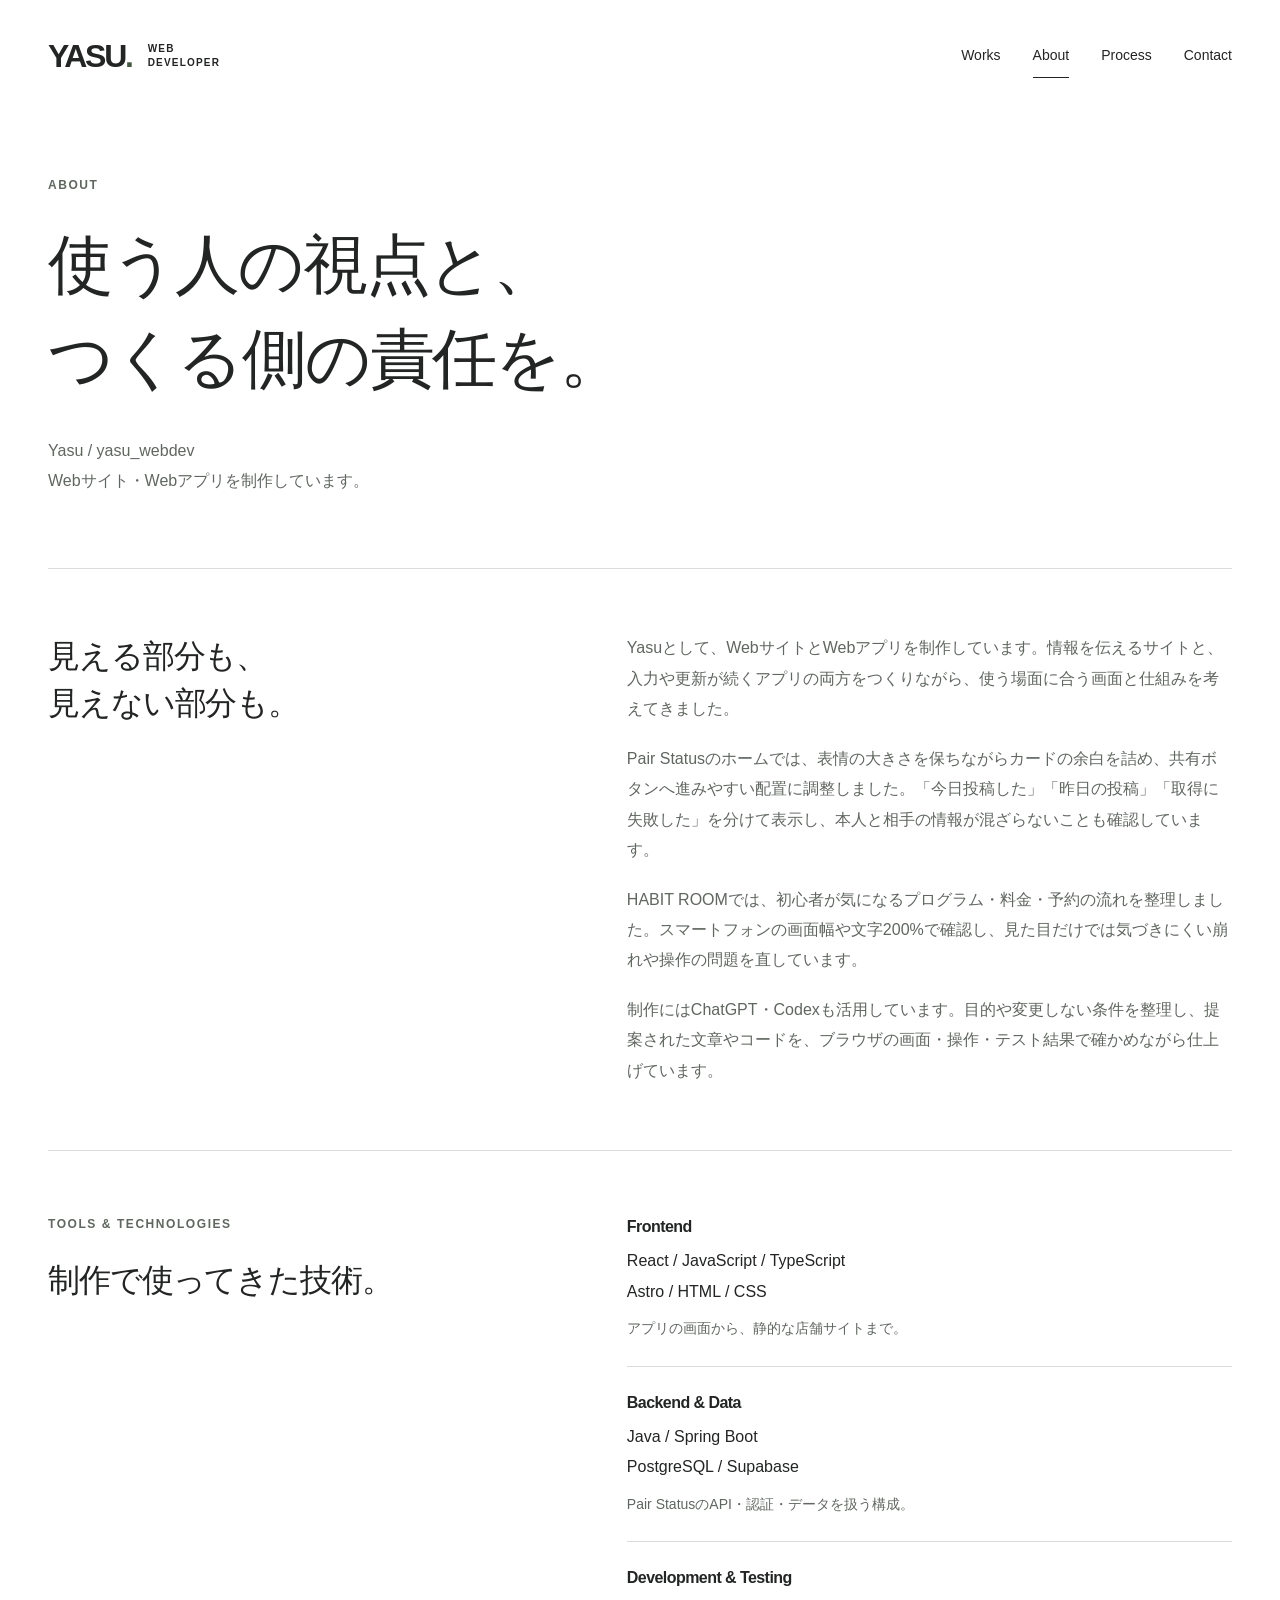
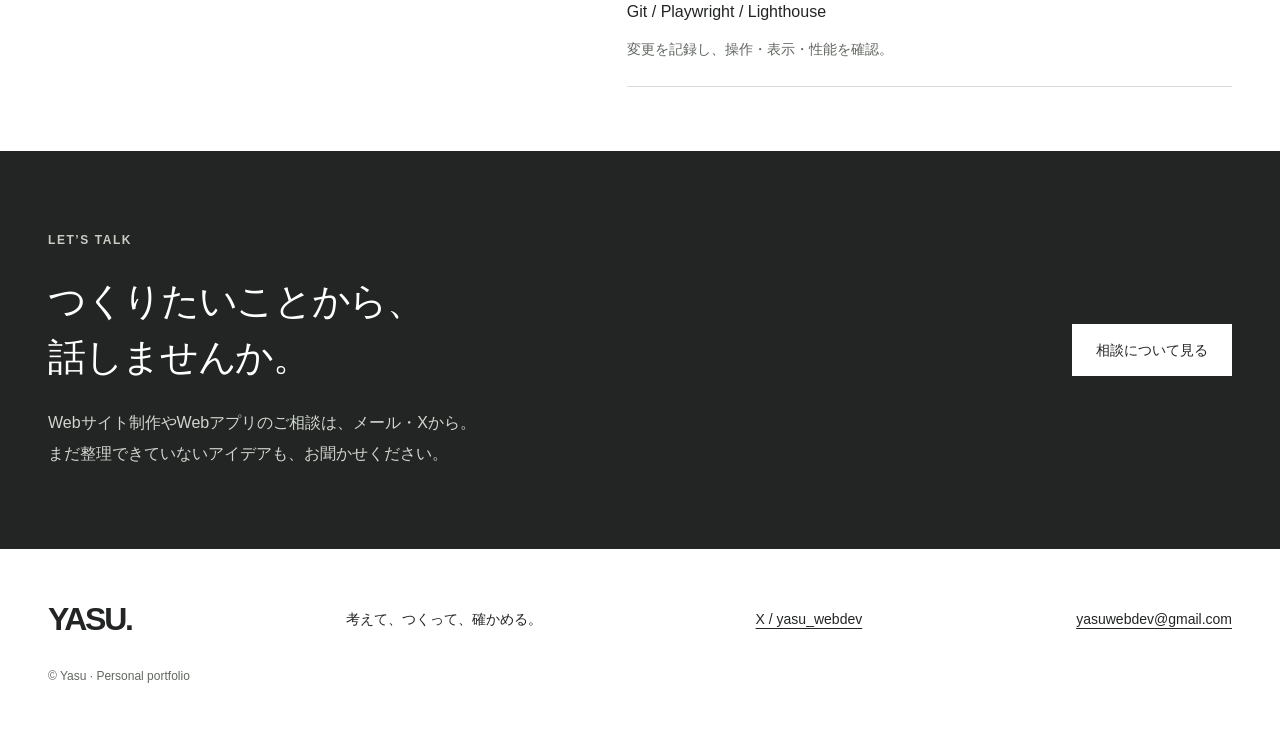
==== about/index.html @ 723c8f24 "Add generated YASU WEB DEV portfolio site" ====
<!DOCTYPE html><html lang="ja"><head><meta charset="UTF-8"><meta name="viewport" content="width=device-width, initial-scale=1"><meta name="color-scheme" content="light"><title>About — Yasuについて | YASU WEB DEV</title><meta name="description" content="Yasuのものづくりの考え方と使用技術。使う人が迷わない情報設計と、確かめながら進める開発を大切にしています。"><meta name="robots" content="index,follow"><link rel="canonical" href="https://yasu-webdev.github.io/about/"><meta property="og:type" content="website"><meta property="og:locale" content="ja_JP"><meta property="og:title" content="About — Yasuについて | YASU WEB DEV"><meta property="og:description" content="Yasuのものづくりの考え方と使用技術。使う人が迷わない情報設計と、確かめながら進める開発を大切にしています。"><meta property="og:image" content="https://yasu-webdev.github.io/images/og.png"><meta property="og:url" content="https://yasu-webdev.github.io/about/"><meta name="twitter:card" content="summary_large_image"><link rel="icon" href="/favicon.svg" type="image/svg+xml"><noscript><style>
        .menu-button {
          display: none !important;
        }
        .site-nav {
          display: flex !important;
        }
      </style></noscript><link rel="stylesheet" href="/_astro/Layout.yLL6-gZk.css"></head><body><a class="skip" href="#main">本文へ移動</a><header class="site-header wrap"><a class="brand" href="/" aria-label="YASU. WEB DEVELOPER ホーム">YASU<span>.</span><small>WEB DEVELOPER</small></a><button class="menu-button" aria-controls="site-nav" aria-expanded="false">メニュー</button><nav id="site-nav" class="site-nav" aria-label="メインナビゲーション"><a href="/works/">Works</a><a href="/about/" aria-current="page">About</a><a href="/process/">Process</a><a href="/contact/">Contact</a></nav></header><main id="main" tabindex="-1"><section class="page-intro wrap"><p class="eyebrow">ABOUT</p><h1>使う人の視点と、<br>つくる側の責任を。</h1><p>Yasu / yasu_webdev<br>Webサイト・Webアプリを制作しています。</p></section><section class="editorial wrap"><h2>見える部分も、<br>見えない部分も。</h2><div class="prose"><p>Yasuとして、WebサイトとWebアプリを制作しています。情報を伝えるサイトと、入力や更新が続くアプリの両方をつくりながら、使う場面に合う画面と仕組みを考えてきました。</p><p>Pair Statusのホームでは、表情の大きさを保ちながらカードの余白を詰め、共有ボタンへ進みやすい配置に調整しました。「今日投稿した」「昨日の投稿」「取得に失敗した」を分けて表示し、本人と相手の情報が混ざらないことも確認しています。</p><p>HABIT ROOMでは、初心者が気になるプログラム・料金・予約の流れを整理しました。スマートフォンの画面幅や文字200%で確認し、見た目だけでは気づきにくい崩れや操作の問題を直しています。</p><p>制作にはChatGPT・Codexも活用しています。目的や変更しない条件を整理し、提案された文章やコードを、ブラウザの画面・操作・テスト結果で確かめながら仕上げています。</p></div></section><section class="editorial wrap"><div><p class="eyebrow">TOOLS & TECHNOLOGIES</p><h2>制作で使ってきた技術。</h2></div><div class="skill-list"><div><h3>Frontend</h3><p>React / JavaScript / TypeScript<br>Astro / HTML / CSS</p><span>アプリの画面から、静的な店舗サイトまで。</span></div><div><h3>Backend & Data</h3><p>Java / Spring Boot<br>PostgreSQL / Supabase</p><span>Pair StatusのAPI・認証・データを扱う構成。</span></div><div><h3>Development & Testing</h3><p>Git / Playwright / Lighthouse</p><span>変更を記録し、操作・表示・性能を確認。</span></div></div></section><section class="contact-band"><div class="wrap contact-inner"><div><p class="eyebrow">LET’S TALK</p><h2>つくりたいことから、<br>話しませんか。</h2><p>Webサイト制作やWebアプリのご相談は、メール・Xから。<br>まだ整理できていないアイデアも、お聞かせください。</p></div><a class="button light" href="/contact/">相談について見る</a></div></section></main><footer class="site-footer wrap"><a class="brand" href="/">YASU.</a><p>考えて、つくって、確かめる。</p><a href="https://x.com/yasu_webdev" target="_blank" rel="noopener noreferrer">X / yasu_webdev<span class="sr-only">（新しいタブ）</span></a><a href="mailto:yasuwebdev@gmail.com" aria-label="yasuwebdev@gmail.com にメールで相談する">yasuwebdev@gmail.com</a><small>© Yasu · Personal portfolio</small></footer><script type="module" src="/_astro/Layout.astro_astro_type_script_index_0_lang.BQ88UqN3.js"></script></body></html>
---- _astro/Layout.yLL6-gZk.css ----
:root{--ink:#222523;--muted:#606660;--line:#d9dcd7;--paper:#fff;--soft:#f3f4f1;--accent:#455844;color:var(--ink);background:var(--paper);font-synthesis:none;font-family:Arial,Hiragino Kaku Gothic ProN,Noto Sans JP,Meiryo,sans-serif}*{box-sizing:border-box}html{scroll-behavior:smooth;scroll-padding-top:2rem}body{overflow-wrap:anywhere;margin:0;font-size:1rem;line-height:1.9}a{color:inherit;text-underline-offset:.3em}button{font:inherit}img{max-width:100%;height:auto;display:block}h1,h2,h3,p,figure{margin:0}h1,h2,h3{letter-spacing:-.035em;font-weight:600;line-height:1.45}h1{font-size:clamp(2.25rem,5.1vw,4.5rem)}h2{font-size:clamp(1.65rem,3vw,2.5rem)}h3{font-size:1.35rem}p+p{margin-top:1.2rem}.wrap{width:min(1280px,100% - 96px);margin-inline:auto}.eyebrow{letter-spacing:.13em;color:var(--muted);margin-bottom:1.4rem;font-size:.75rem;font-weight:600;line-height:1.6}.site-header{justify-content:space-between;align-items:center;gap:1.5rem;min-height:112px;display:flex}.brand{letter-spacing:-.07em;align-items:center;gap:1rem;font-size:2rem;font-weight:800;line-height:1;text-decoration:none;display:inline-flex}.brand span{color:var(--accent);margin-left:-1rem}.brand small{letter-spacing:.12em;max-width:5.5rem;font-size:.625rem;line-height:1.4}.site-nav{align-items:center;gap:2rem;display:flex}.site-nav a{border-bottom:1px solid #0000;align-items:center;min-height:44px;font-size:.875rem;text-decoration:none;display:flex}.site-nav a:hover,.site-nav a[aria-current]{border-color:var(--ink)}.menu-button{border:1px solid var(--line);background:0 0;border-radius:4px;min-height:44px;padding:.3rem .75rem;font-size:.875rem;display:none}.button{background:var(--ink);color:#fff;justify-content:center;align-items:center;max-width:100%;min-height:52px;padding:.8rem 1.5rem;font-size:.875rem;font-weight:600;text-decoration:none;transition:background .2s,transform .2s;display:inline-flex}.button:hover{background:#455844;transform:translateY(-2px)}.button:active{transform:none}.button.light{color:var(--ink);background:#fff}.text-link{align-items:center;min-height:44px;font-size:.875rem;font-weight:600;text-decoration:underline 1px;display:inline-flex}.actions{flex-wrap:wrap;align-items:center;gap:1.5rem;margin-top:2rem;display:flex}.hero{grid-template-columns:1.1fr 1fr;align-items:center;gap:3%;padding-top:5rem;padding-bottom:7rem;display:grid}.hero h1{letter-spacing:-.055em;font-size:clamp(2.1rem,3.9vw,3.7rem);line-height:1.65}.hero-description{color:var(--muted);margin-top:1.5rem;font-size:1rem}.hero-art{min-width:0;padding:1rem 1rem 4rem;position:relative}.browser-frame{background:var(--soft);border:1px solid var(--line);border-radius:6px;overflow:hidden;transform:rotate(-3deg);box-shadow:0 12px 30px #2225230d}.browser-bar{align-items:center;gap:4px;padding:8px;line-height:1;display:flex}.browser-bar i{background:#a7ada5;border-radius:100%;width:5px;height:5px}.browser-bar span{letter-spacing:.1em;margin:auto;font-size:8px}.phone-frame{border:4px solid #fff;border-radius:14px;width:27%;position:absolute;bottom:1rem;right:0;overflow:hidden;transform:rotate(5deg);box-shadow:0 8px 20px #22252320}.art-caption{letter-spacing:.12em;font-size:.625rem;position:absolute;bottom:0;left:1rem}.section-heading{justify-content:space-between;align-items:end;gap:1rem;margin-bottom:3rem;display:flex}.section-heading .eyebrow{margin-bottom:.8rem}.works-section{border-top:1px solid var(--line);padding-block:3rem 1rem}.work-row{grid-template-columns:1.15fr 1fr;align-items:center;gap:8%;margin-bottom:6rem;display:grid}.work-row.reverse .work-visual{order:2}.work-visual{justify-content:center;align-items:center;min-width:0;text-decoration:none;display:flex;overflow:hidden}.pair-visual{background:#eeeefa;gap:6%;padding:3rem 10%}.pair-visual img{border-radius:9px;width:35%;transition:transform .3s;box-shadow:0 8px 25px #28264b12}.work-visual:hover img{transform:translateY(-4px)}.habit-visual{background:#e5e7e0;padding:3rem 2rem}.habit-visual img{width:100%;box-shadow:0 8px 25px #22252315}.work-copy .eyebrow{margin-bottom:.8rem}.work-copy h3{margin-bottom:1rem;font-size:2.2rem}.lead{font-size:1.25rem;font-weight:500;line-height:1.8}.work-copy>p:not(.eyebrow):not(.lead):not(.note){color:var(--muted);margin-top:1.25rem}.note{color:var(--muted);margin-top:1.4rem;font-size:.8125rem;line-height:1.85}.work-copy .text-link{margin-top:1rem}.approach{border-top:1px solid var(--line);grid-template-columns:1fr 2fr;gap:4rem;padding-block:4rem 6rem;display:grid}.approach h2{margin-bottom:1.5rem}.approach p:not(.eyebrow){max-width:40rem;color:var(--muted)}.approach .text-link{margin-top:1.5rem}.contact-band{background:var(--ink);color:#fff;padding-block:5rem}.contact-inner{justify-content:space-between;align-items:center;gap:3rem;display:flex}.contact-inner .eyebrow{color:#c7cdc4}.contact-inner p:not(.eyebrow){color:#d1d5cf;margin-top:1.5rem}.contact-inner .button{flex-shrink:0}.site-footer{flex-wrap:wrap;justify-content:space-between;align-items:center;gap:1.5rem;padding-block:3rem;display:flex}.site-footer p{font-size:.875rem}.site-footer>a:not(.brand){align-items:center;min-height:44px;font-size:.875rem;display:flex}.site-footer small{width:100%;color:var(--muted);font-size:.75rem}.page-intro{padding-block:4rem 4.5rem}.page-intro>p:not(.eyebrow):not(.note){color:var(--muted);margin-top:1.8rem}.page-intro .button{margin-top:1.8rem}.page-intro .actions .button{margin-top:0}.editorial{border-top:1px solid var(--line);grid-template-columns:1fr 1.25fr;gap:8%;padding-block:4rem;display:grid}.editorial h2{font-size:clamp(1.5rem,2.5vw,2rem)}.prose{max-width:44rem;color:var(--muted)}.prose h3{color:var(--ink);margin-bottom:1rem;font-size:1.1rem}.prose h3:not(:first-child){margin-top:2.5rem}.prose a{color:var(--ink);margin-top:1.5rem}.skill-list>div{border-bottom:1px solid var(--line);padding-block:1.5rem}.skill-list>div:first-child{padding-top:0}.skill-list h3{font-size:1rem}.skill-list p{margin-top:.5rem}.skill-list span{color:var(--muted);margin-top:.5rem;font-size:.875rem;display:block}.process-list{margin-bottom:4rem}.process-list article{border-top:1px solid var(--line);grid-template-columns:1fr 2fr 2.3fr;gap:3rem;padding-block:2.5rem;display:grid}.process-list h2{font-size:1.45rem}.process-list p:not(.eyebrow){color:var(--muted)}.simple-list{margin:0 0 2rem;padding-left:1.2rem}.simple-list li{margin-bottom:.75rem}.contact-intro{min-height:60vh}.work-list{padding-bottom:5rem}.work-list article{margin-bottom:4rem}.work-list .work-visual{height:550px}.work-list .pair-visual img{object-fit:contain;width:auto;max-width:40%;height:100%}.work-list-caption{justify-content:space-between;gap:3rem;padding-block:1.5rem;display:flex}.work-list-caption .eyebrow{margin-bottom:.6rem}.work-list-caption h2 a{text-decoration:none}.work-list-caption>p{color:var(--muted)}.detail-showcase{gap:4%;margin-bottom:3rem;padding:3rem}.detail-showcase img{width:23%;height:auto}.wide-image{margin-bottom:3rem}.wide-image img{border:1px solid var(--line)}figcaption{color:var(--muted);margin-top:1rem;font-size:.8125rem}.habit-gallery{background:var(--soft);grid-template-columns:1fr 1fr;align-items:center;gap:12%;margin-block:2rem 4rem;padding:3rem 8%;display:grid}.habit-gallery figure{justify-self:center;max-width:300px}.habit-gallery img{border:1px solid var(--line)}.habit-gallery h2{margin-bottom:1.5rem}.habit-gallery p:not(.eyebrow){color:var(--muted)}:focus-visible{outline-offset:5px;outline:3px solid #52694b}.skip{z-index:99;color:var(--ink);background:#fff;padding:.5rem 1rem;position:fixed;top:1rem;left:1rem;transform:translateY(-180%)}.skip:focus{transform:none}.sr-only{clip:rect(0, 0, 0, 0);white-space:nowrap;border:0;width:1px;height:1px;margin:-1px;padding:0;position:absolute;overflow:hidden}.mobile-break{display:none}@media (width>=1600px){.hero{padding-block:7rem 9rem}}@media (width<=900px){.wrap{width:calc(100% - 48px)}.brand small{display:none}.site-nav{gap:1.4rem}.hero{grid-template-columns:1fr;gap:2rem;padding-top:3rem}.hero-copy{max-width:42rem}.hero-art{justify-self:end;width:80%;max-width:620px;margin-top:1rem}.hero h1{font-size:clamp(2.1rem,5.5vw,3.4rem)}.work-row{gap:5%}.work-copy h3{font-size:1.8rem}.work-row .pair-visual{padding:2rem 5%}.habit-visual{padding:2rem 1rem}.process-list article{grid-template-columns:1fr 3fr}.process-list article>p:last-child{grid-column:2}.editorial{gap:5%}.work-list .work-visual{height:440px}.work-list-caption{flex-direction:column;gap:1rem}}@media (width<=600px){.wrap{width:calc(100% - 40px)}.site-header{flex-wrap:wrap;gap:0;min-height:88px;padding-block:1.25rem}.brand{font-size:1.85rem}.menu-button{display:block}.site-nav{flex-wrap:wrap;gap:.5rem 1.6rem;width:100%;padding-top:1rem;display:none}.site-nav.is-open{display:flex}.site-nav a{font-size:1rem}.hero{gap:1.5rem;padding-block:2.5rem 4rem}.hero .eyebrow{margin-bottom:1.2rem;font-size:.625rem}.hero h1{font-size:clamp(1.7rem,6.5vw,2.45rem);line-height:1.75}.hero-description{margin-top:1.2rem;font-size:1rem}.actions{gap:1rem;margin-top:1.5rem}.hero-art{width:100%;margin-top:.5rem;padding-top:1rem;padding-left:0}.hero-art .art-caption{left:0}.mobile-break{display:block}.section-heading{margin-bottom:2rem;display:block}.section-heading .text-link{margin-top:1rem}.works-section{padding-top:2.5rem}.work-row,.editorial{grid-template-columns:1fr;gap:2rem}.work-row{margin-bottom:4rem}.work-row.reverse .work-visual{order:0}.pair-visual{padding:2rem 9%}.habit-visual{padding:2rem 1rem}.work-copy h3{font-size:2rem}.work-copy .eyebrow{font-size:.75rem}.work-copy .lead{font-size:1.2rem}.approach{grid-template-columns:1fr;gap:.5rem;padding-block:3rem 4rem}.contact-band{padding-block:3.5rem}.contact-inner{display:block}.contact-inner .button{margin-top:2rem}.contact-inner p br{display:none}.site-footer{gap:1.2rem;padding-block:2.5rem;display:grid}.site-footer p{margin:0}.page-intro{padding-block:2.5rem 3rem}.page-intro h1{font-size:2.1rem}.page-intro p br{display:none}.editorial{padding-block:2.5rem}.process-list article{grid-template-columns:1fr;gap:1rem;padding-block:2rem}.process-list article>p:last-child{grid-column:1}.process-list .eyebrow{margin-bottom:0}.work-list{padding-bottom:1rem}.work-list .work-visual{height:360px;padding:2rem 1rem}.work-list-caption{gap:1rem}.work-list-caption>p br{display:none}.detail-showcase{flex-wrap:wrap;gap:1rem;padding:2rem 1rem}.detail-showcase img{width:40%}.detail-showcase img:last-child{display:none}.habit-gallery{grid-template-columns:1fr;gap:2rem;padding:2rem}.habit-gallery figure{max-width:240px}.contact-intro{min-height:0}}@media (prefers-reduced-motion:reduce){html{scroll-behavior:auto}*,:before,:after{transition:none!important;animation:none!important}}.services{border-top:1px solid var(--line);grid-template-columns:1fr 2fr;gap:4rem;padding-block:3rem 4rem;display:grid}.service-items article+article{margin-top:1.75rem}.service-items h3{margin-bottom:.65rem;font-size:1.2rem}.service-items p{color:var(--muted);max-width:42rem}.service-items>.text-link{margin-top:1.25rem}.button.secondary{color:var(--ink);border:1px solid var(--ink);background:#fff}.button.secondary:hover{background:var(--soft)}.contact-intro>p:not(.eyebrow):not(.note){max-width:42rem}.contact-actions .button{margin-top:0}.email-copy{flex-wrap:wrap;align-items:center;gap:1rem;margin-top:1.5rem;display:flex}.email-copy>a{align-items:center;min-height:44px;display:inline-flex}.copy-button{border:1px solid var(--line);min-height:44px;color:var(--ink);background:var(--soft);cursor:pointer;border-radius:0;padding:.5rem .8rem;font-size:.875rem}.copy-button[hidden]{display:none}.copy-button:disabled{cursor:wait}.copy-status{min-height:1.9em;color:var(--muted);margin-top:.5rem;font-size:.875rem}@media (width<=600px){.services{grid-template-columns:1fr;gap:1.75rem;padding-block:2.5rem 3rem}.contact-actions{flex-direction:column;align-items:stretch}.contact-actions .button{width:100%}.email-copy{gap:.5rem}}
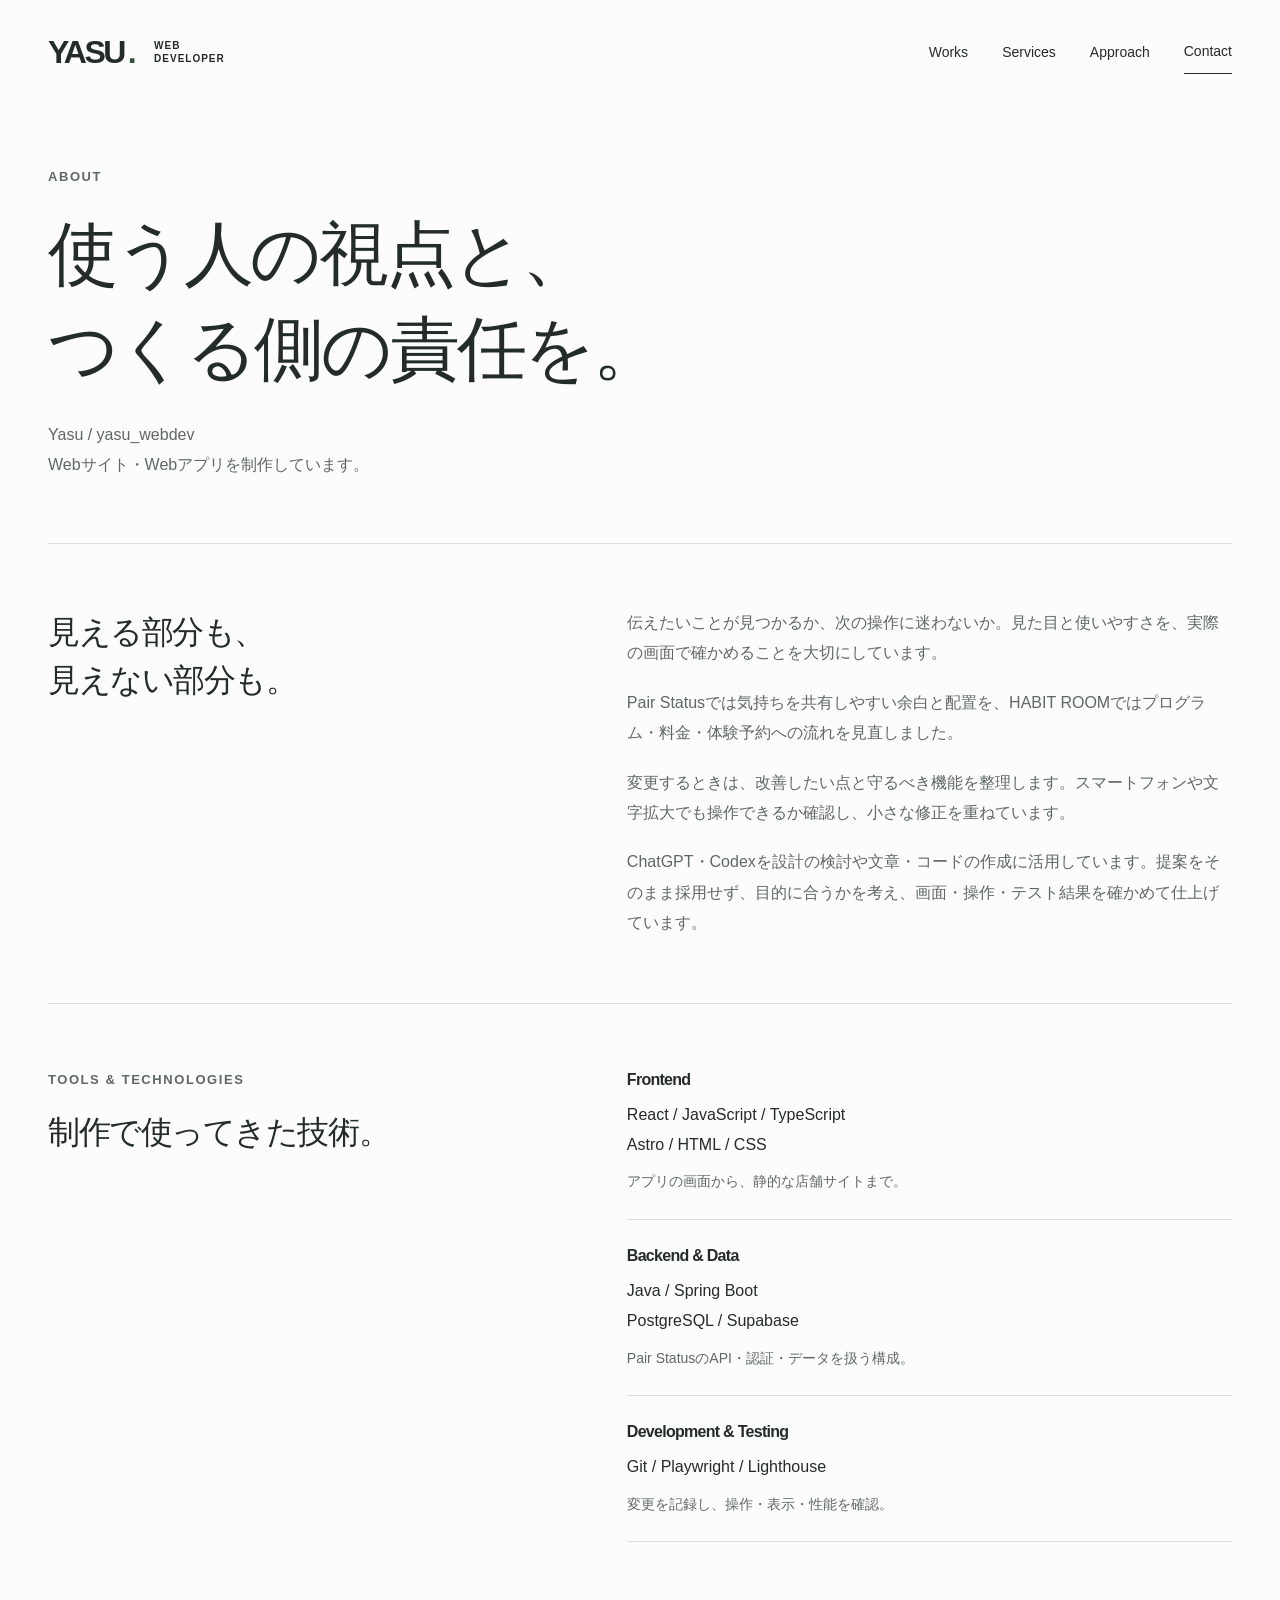
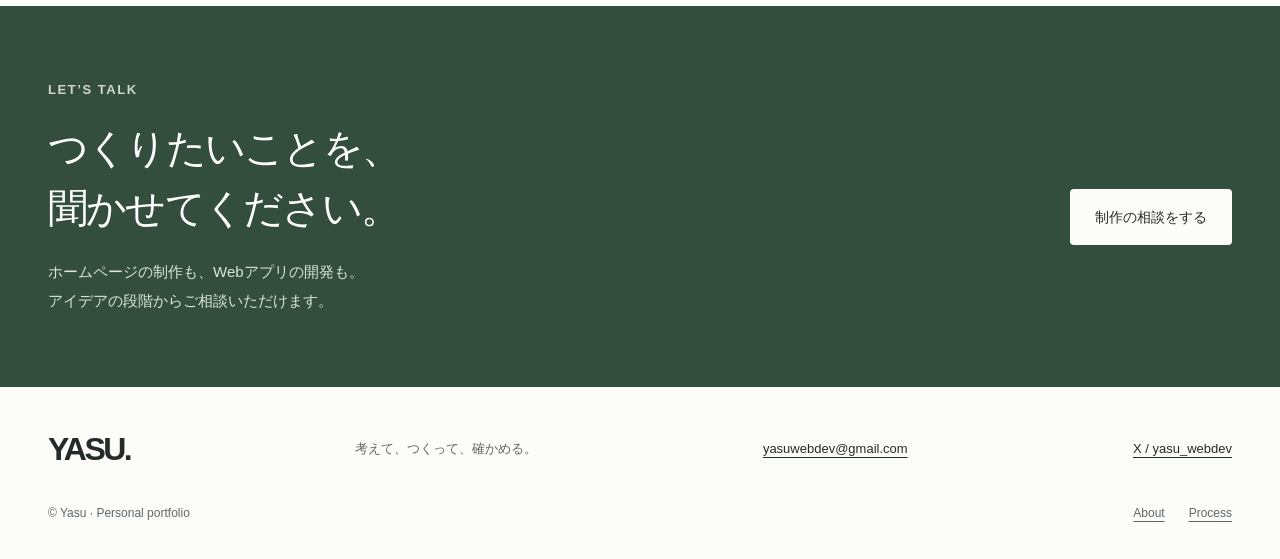
==== commit 9fb4b4aa: "chore: prepare A+ v2.0 static release from 0c22ed8" ====
--- a/about/index.html
+++ b/about/index.html
@@ -5,4 +5,4 @@
         .site-nav {
           display: flex !important;
         }
-      </style></noscript><link rel="stylesheet" href="/_astro/Layout.yLL6-gZk.css"></head><body><a class="skip" href="#main">本文へ移動</a><header class="site-header wrap"><a class="brand" href="/" aria-label="YASU. WEB DEVELOPER ホーム">YASU<span>.</span><small>WEB DEVELOPER</small></a><button class="menu-button" aria-controls="site-nav" aria-expanded="false">メニュー</button><nav id="site-nav" class="site-nav" aria-label="メインナビゲーション"><a href="/works/">Works</a><a href="/about/" aria-current="page">About</a><a href="/process/">Process</a><a href="/contact/">Contact</a></nav></header><main id="main" tabindex="-1"><section class="page-intro wrap"><p class="eyebrow">ABOUT</p><h1>使う人の視点と、<br>つくる側の責任を。</h1><p>Yasu / yasu_webdev<br>Webサイト・Webアプリを制作しています。</p></section><section class="editorial wrap"><h2>見える部分も、<br>見えない部分も。</h2><div class="prose"><p>Yasuとして、WebサイトとWebアプリを制作しています。情報を伝えるサイトと、入力や更新が続くアプリの両方をつくりながら、使う場面に合う画面と仕組みを考えてきました。</p><p>Pair Statusのホームでは、表情の大きさを保ちながらカードの余白を詰め、共有ボタンへ進みやすい配置に調整しました。「今日投稿した」「昨日の投稿」「取得に失敗した」を分けて表示し、本人と相手の情報が混ざらないことも確認しています。</p><p>HABIT ROOMでは、初心者が気になるプログラム・料金・予約の流れを整理しました。スマートフォンの画面幅や文字200%で確認し、見た目だけでは気づきにくい崩れや操作の問題を直しています。</p><p>制作にはChatGPT・Codexも活用しています。目的や変更しない条件を整理し、提案された文章やコードを、ブラウザの画面・操作・テスト結果で確かめながら仕上げています。</p></div></section><section class="editorial wrap"><div><p class="eyebrow">TOOLS & TECHNOLOGIES</p><h2>制作で使ってきた技術。</h2></div><div class="skill-list"><div><h3>Frontend</h3><p>React / JavaScript / TypeScript<br>Astro / HTML / CSS</p><span>アプリの画面から、静的な店舗サイトまで。</span></div><div><h3>Backend & Data</h3><p>Java / Spring Boot<br>PostgreSQL / Supabase</p><span>Pair StatusのAPI・認証・データを扱う構成。</span></div><div><h3>Development & Testing</h3><p>Git / Playwright / Lighthouse</p><span>変更を記録し、操作・表示・性能を確認。</span></div></div></section><section class="contact-band"><div class="wrap contact-inner"><div><p class="eyebrow">LET’S TALK</p><h2>つくりたいことから、<br>話しませんか。</h2><p>Webサイト制作やWebアプリのご相談は、メール・Xから。<br>まだ整理できていないアイデアも、お聞かせください。</p></div><a class="button light" href="/contact/">相談について見る</a></div></section></main><footer class="site-footer wrap"><a class="brand" href="/">YASU.</a><p>考えて、つくって、確かめる。</p><a href="https://x.com/yasu_webdev" target="_blank" rel="noopener noreferrer">X / yasu_webdev<span class="sr-only">（新しいタブ）</span></a><a href="mailto:yasuwebdev@gmail.com" aria-label="yasuwebdev@gmail.com にメールで相談する">yasuwebdev@gmail.com</a><small>© Yasu · Personal portfolio</small></footer><script type="module" src="/_astro/Layout.astro_astro_type_script_index_0_lang.BQ88UqN3.js"></script></body></html>+      </style></noscript><link rel="stylesheet" href="/_astro/Layout.DNORaz1D.css"></head><body><a class="skip" href="#main">本文へ移動</a><header class="site-header"><div class="wrap header-inner"><a class="brand" href="/" aria-label="YASU. WEB DEVELOPER ホーム">YASU<span>.</span><small>WEB<br>DEVELOPER</small></a><button class="menu-button" aria-controls="site-nav" aria-expanded="false">メニュー</button><nav id="site-nav" class="site-nav" aria-label="メインナビゲーション"><a href="/works/">Works</a><a href="/#services">Services</a><a href="/#approach">Approach</a><a href="/contact/" class="nav-contact">Contact</a></nav></div></header><main id="main" tabindex="-1"><section class="page-intro wrap"><p class="eyebrow">ABOUT</p><h1>使う人の視点と、<br>つくる側の責任を。</h1><p>Yasu / yasu_webdev<br>Webサイト・Webアプリを制作しています。</p></section><section class="editorial wrap"><h2>見える部分も、<br>見えない部分も。</h2><div class="prose"><p>伝えたいことが見つかるか、次の操作に迷わないか。見た目と使いやすさを、実際の画面で確かめることを大切にしています。</p><p>Pair Statusでは気持ちを共有しやすい余白と配置を、HABIT ROOMではプログラム・料金・体験予約への流れを見直しました。</p><p>変更するときは、改善したい点と守るべき機能を整理します。スマートフォンや文字拡大でも操作できるか確認し、小さな修正を重ねています。</p><p>ChatGPT・Codexを設計の検討や文章・コードの作成に活用しています。提案をそのまま採用せず、目的に合うかを考え、画面・操作・テスト結果を確かめて仕上げています。</p></div></section><section class="editorial wrap"><div><p class="eyebrow">TOOLS & TECHNOLOGIES</p><h2>制作で使ってきた技術。</h2></div><div class="skill-list"><div><h3>Frontend</h3><p>React / JavaScript / TypeScript<br>Astro / HTML / CSS</p><span>アプリの画面から、静的な店舗サイトまで。</span></div><div><h3>Backend & Data</h3><p>Java / Spring Boot<br>PostgreSQL / Supabase</p><span>Pair StatusのAPI・認証・データを扱う構成。</span></div><div><h3>Development & Testing</h3><p>Git / Playwright / Lighthouse</p><span>変更を記録し、操作・表示・性能を確認。</span></div></div></section><section class="contact-band"><div class="wrap" data-reveal><p class="eyebrow">LET’S TALK</p><div class="contact-layout"><div><h2>つくりたいことを、<br>聞かせてください。</h2><p>ホームページの制作も、Webアプリの開発も。<br>アイデアの段階からご相談いただけます。</p></div><a class="button light" href="/contact/">制作の相談をする</a></div></div></section></main><footer class="site-footer"><div class="wrap footer-inner"><a class="brand" href="/">YASU.</a><p>考えて、つくって、確かめる。</p><a href="mailto:yasuwebdev@gmail.com" aria-label="yasuwebdev@gmail.com にメールで相談する">yasuwebdev@gmail.com</a><a href="https://x.com/yasu_webdev" target="_blank" rel="noopener noreferrer">X / yasu_webdev<span class="sr-only">（新しいタブ）</span></a></div><div class="wrap footer-meta"><span>© Yasu · Personal portfolio</span><div class="footer-pages"><a href="/about/">About</a><a href="/process/">Process</a></div></div></footer><script type="module" src="/_astro/Layout.astro_astro_type_script_index_0_lang.DDMDY9-S.js"></script></body></html>
--- a/_astro/Layout.DNORaz1D.css
+++ b/_astro/Layout.DNORaz1D.css
@@ -0,0 +1 @@
+:root{--paper:#fcfcfa;--ink:#242c27;--muted:#5e6961;--line:#dce1da;--green:#344e3d;--soft:#f0f2ed;--radius-card:8px;--radius-button:4px;--space-xs:8px;--space-sm:16px;--space-md:24px;--space-lg:48px;--space-xl:80px;color:var(--ink);background:var(--paper);font-synthesis:none;scroll-behavior:smooth;scroll-padding-top:24px;font-family:Arial,Hiragino Kaku Gothic ProN,Noto Sans JP,Meiryo,sans-serif}*{box-sizing:border-box}body{overflow-wrap:anywhere;margin:0;font-size:1rem;line-height:1.9}h1,h2,h3,h4,p,figure{margin:0}h1,h2,h3,h4{letter-spacing:-.045em;font-weight:600;line-height:1.5}a{color:inherit;text-underline-offset:.3em}img{max-width:100%;height:auto;display:block}button{font:inherit;color:inherit;cursor:pointer}a,button{-webkit-tap-highlight-color:transparent}:focus-visible{outline-offset:5px;outline:3px solid #55774d}.wrap{width:min(1184px,100% - 96px);margin-inline:auto}.site-header{border-bottom:1px solid #0000}.header-inner{justify-content:space-between;align-items:center;gap:32px;min-height:104px;display:flex}.brand{letter-spacing:-.08em;align-items:center;gap:4px;font-size:2rem;font-weight:800;line-height:1;text-decoration:none;display:inline-flex}.brand>span{color:var(--green)}.brand small{letter-spacing:.1em;margin-left:16px;font-size:.625rem;font-weight:600;line-height:1.3}#site-nav{align-items:center;gap:34px;display:flex}#site-nav a{align-items:center;min-height:44px;font-size:.875rem;text-decoration:none;display:inline-flex;position:relative}#site-nav a:after{content:"";transform-origin:0;background:currentColor;width:100%;height:1px;transition:transform .18s;position:absolute;bottom:6px;left:0;transform:scaleX(0)}#site-nav a[aria-current]:after{transform:scaleX(1)}#site-nav .nav-contact{border-bottom:1px solid}.menu-button{border:1px solid var(--line);background:0 0;min-height:44px;padding:8px 16px;font-size:.875rem;display:none}.service-line{color:var(--muted);letter-spacing:.025em;margin-bottom:24px;font-size:.875rem;font-weight:600}.eyebrow,.service-tag{letter-spacing:.12em;color:var(--muted);font-size:.8125rem;font-weight:600}.eyebrow{margin-bottom:16px}.button{background:var(--green);color:#fff;border:1px solid #0000;justify-content:center;align-items:center;min-height:52px;padding:14px 24px;font-size:.875rem;font-weight:600;text-decoration:none;transition:background .18s,color .18s,border-color .18s;display:inline-flex}.button.light{background:var(--paper);color:var(--ink)}.text-link{align-items:center;min-height:44px;font-size:.875rem;font-weight:600;text-decoration-thickness:1px;transition:color .18s;display:inline-flex}.actions{flex-wrap:wrap;align-items:center;gap:16px 24px;margin-top:30px;display:flex}.hero-a{grid-template-columns:1.1fr 1fr;align-items:center;gap:5%;padding-block:72px 100px;display:grid}.hero-a h1{letter-spacing:-.065em;font-size:clamp(1.9rem,4.1vw,3.8rem);line-height:1.5}.hero-description{color:var(--muted);margin-top:24px;font-size:1rem}.hero-signature{color:var(--muted);letter-spacing:.03em;margin-top:32px;font-size:.75rem;display:block}.hero-art{min-width:0;padding:32px 40px 65px 0;position:relative}.hero-browser{border:1px solid var(--line);background:#f3f3ee;border-radius:4px;overflow:hidden;box-shadow:0 24px 56px #17211b0a}.hero-phone{background:#fff;border-radius:12px;width:26%;padding:4px;position:absolute;bottom:32px;right:0;box-shadow:0 12px 30px #17211b12}.hero-phone img{border-radius:8px}.visual-caption{color:var(--muted);font-size:.75rem;position:absolute;bottom:0;left:0}.selected-section{border-top:1px solid var(--line);padding-block:56px 96px}.section-heading{justify-content:space-between;align-items:end;gap:32px;margin-bottom:44px;display:flex}.section-heading h2,.section-columns h2,.contact-band h2{font-size:clamp(1.8rem,3.1vw,2.6rem)}.section-heading>p{max-width:26rem;color:var(--muted);font-size:.9375rem}.project{margin-bottom:80px}.project:last-child{margin-bottom:0}.project-heading{justify-content:space-between;align-items:end;gap:24px;margin-bottom:22px;display:flex}.project-heading .eyebrow{margin-bottom:6px;font-size:.75rem}.project-heading h2,.project-heading h3{letter-spacing:-.045em;font-size:1.875rem}.project-heading h2 a,.project-heading h3 a{text-decoration:none}.project-tech{color:var(--muted);padding-bottom:5px;font-size:.8125rem}.project-art{background:var(--soft);text-decoration:none;display:block;position:relative;overflow:hidden}.habit-art{background:#e7ebdf;padding:46px 10%}.habit-art img{border-radius:2px;width:100%;box-shadow:0 16px 34px #20291f0d}.pair-art{background:#f0eff7;justify-content:center;align-items:center;gap:6%;padding:44px 8%;display:flex}.pair-art img{border-radius:8px;width:27%;height:auto;box-shadow:0 12px 30px #30283f0b}.art-action{min-height:40px;color:var(--ink);opacity:0;background:#fff;align-items:center;padding:8px 14px;font-size:.8125rem;transition:opacity .18s,transform .18s;display:flex;position:absolute;bottom:20px;right:24px;transform:translateY(4px)}.project-art:focus-visible .art-action{opacity:1;transform:none}.project-caption{grid-template-columns:1fr 1.05fr;gap:7%;padding-top:26px;display:grid}.project-caption h3,.project-caption h4{font-size:1.4375rem;line-height:1.65}.project-caption p{color:var(--muted);font-size:.9375rem}.project-caption .note{font-size:.75rem}.note{color:var(--muted);margin-top:12px;font-size:.8125rem;line-height:1.8}.project-links{flex-wrap:wrap;gap:12px 24px;margin-top:12px;display:flex}.services-section{background:var(--soft);padding-block:84px}.section-columns{grid-template-columns:1fr 1.1fr;gap:10%;display:grid}.section-intro{color:var(--muted);margin-top:24px;font-size:.9375rem}.service-list article{border-top:1px solid #cdd5c9;padding-block:26px}.service-list article:first-child{border-top:0;padding-top:0}.service-list article+article{margin-top:16px}.service-list h3{margin-block:10px 16px;font-size:1.5625rem}.service-list p{color:var(--muted);font-size:.9375rem}.service-list .text-link{margin-top:8px}.approach-section{padding-block:88px}.approach-grid{grid-template-columns:repeat(3,minmax(0,1fr));gap:40px;display:grid}.approach-grid article{border-top:1px solid var(--line);padding-top:24px}.approach-grid h3{margin-bottom:18px;font-size:1.1875rem}.approach-grid p{color:var(--muted);font-size:.9375rem}.ai-note{border-top:1px solid var(--line);grid-template-columns:1fr 2fr;gap:30px;margin-top:48px;padding-top:24px;display:grid}.ai-note span{letter-spacing:.1em;color:var(--muted);font-size:.75rem}.ai-note p{color:var(--muted);font-size:.875rem}.contact-band{background:var(--green);color:#fff;padding-block:72px}.contact-band .eyebrow{color:#ced9ce}.contact-layout{justify-content:space-between;align-items:center;gap:40px;display:flex}.contact-layout p{color:#dce5da;margin-top:20px;font-size:.9375rem}.contact-layout .button{flex-shrink:0}.site-footer{padding-block:40px 24px}.footer-inner{flex-wrap:wrap;justify-content:space-between;align-items:center;gap:20px;display:flex}.footer-inner p{color:var(--muted);font-size:.8125rem}.footer-inner>a:not(.brand){align-items:center;min-height:44px;font-size:.8125rem;display:flex}.footer-meta{color:var(--muted);justify-content:space-between;gap:20px;margin-top:20px;font-size:.75rem;display:flex}.page-intro{padding-block:60px 62px}.page-intro h1{font-size:clamp(2rem,5.5vw,4.5rem);line-height:1.35}.page-intro>p:not(.eyebrow){color:var(--muted);max-width:44rem;margin-top:24px}.works-list{padding-bottom:88px}.works-list .habit-art{padding-block:45px}.works-list .pair-art img{width:24%;max-width:240px}.pair-intro{grid-template-columns:1fr 1fr;align-items:start;gap:8%;padding-bottom:52px;display:grid}.pair-intro>div:first-child>p:last-child{margin-top:22px;font-size:1.125rem}.detail-summary{padding-top:6px}.detail-summary>p:first-child{color:var(--muted);font-size:.9375rem}.detail-summary .button{margin-top:22px}.tech-line{color:var(--muted);margin-top:18px;font-size:.75rem}.pair-detail-stage{background:#f0eff7;justify-content:center;align-items:flex-start;gap:4%;padding:48px;display:flex}.phone-shot{flex:0 0 23%;width:23%;min-width:0}.phone-shot img{border-radius:9px;width:100%;height:auto;box-shadow:0 8px 25px #28264b12}.phone-shot figcaption{color:var(--muted);text-align:center;margin-top:18px;font-size:.75rem}.case-points{padding-block:76px 88px}.case-points>.text-link{margin-top:30px}.copy-status{min-height:30px}.skip{z-index:20;color:var(--ink);background:#fff;padding:12px 20px;position:fixed;top:16px;left:16px;transform:translateY(-200%)}.skip:focus{transform:none}.sr-only{clip:rect(0, 0, 0, 0);white-space:nowrap;border:0;width:1px;height:1px;margin:-1px;padding:0;position:absolute;overflow:hidden}@media (hover:hover) and (pointer:fine){#site-nav a:hover:after{transform:scaleX(1)}.button:hover{background:#526d50}.button.light:hover{color:#17271f;background:#e4edda}.text-link:hover{color:#6d7e54}.project-art img{transition:transform .36s cubic-bezier(.2,.7,.2,1)}.project-art:hover img{transform:translateY(-4px)}.project-art:hover .art-action{opacity:1;transform:translateY(0)}}@keyframes enter{0%{opacity:0;transform:translateY(12px)}to{opacity:1;transform:none}}.hero-enter{animation:.48s cubic-bezier(.2,.7,.2,1) both enter}.hero-art.hero-enter{animation-duration:.62s}.reveal-once{animation:.32s cubic-bezier(.2,.7,.2,1) both enter}@media (width<=1000px){.wrap{width:calc(100% - 64px)}.hero-a{gap:3%;padding-block:60px 70px}.hero-a h1{font-size:clamp(1.9rem,4.1vw,3.2rem)}.hero-art{padding-right:25px}#site-nav{gap:24px}.project-caption{gap:6%}.brand small{display:none}}@media (width<=760px){.wrap{width:calc(100% - 48px)}.hero-a{grid-template-columns:1fr;gap:26px;padding-top:38px}.hero-a h1{font-size:clamp(1.9rem,6vw,2.9rem)}.hero-art{justify-self:end;width:100%;max-width:560px;padding-top:12px}.hero-a .hero-signature{margin-top:22px}.project-caption{grid-template-columns:1fr;gap:14px}.section-columns{grid-template-columns:1fr;gap:40px}.section-heading{align-items:start}.section-heading h2{font-size:1.875rem}.project-tech{max-width:48%;font-size:.75rem}.approach-grid,.ai-note{grid-template-columns:1fr;gap:8px}.contact-layout{flex-direction:column;align-items:start;gap:28px}.pair-intro{grid-template-columns:1fr;gap:28px}.page-intro{padding-block:38px 40px}}@media (width<=600px){.wrap{width:calc(100% - 40px)}.header-inner{flex-wrap:wrap;gap:0;min-height:88px;padding-block:20px}.brand{font-size:1.8125rem}.menu-button{display:block}#site-nav{flex-wrap:wrap;gap:4px 28px;width:100%;padding-top:20px;display:none}#site-nav.is-open{display:flex}#site-nav a{font-size:.9375rem}.hero-a{padding-block:32px 50px}.service-line{margin-bottom:18px;font-size:.8125rem}.hero-description{margin-top:20px;font-size:.9375rem}.hero-a h1{line-height:1.5}.actions{gap:12px 20px;margin-top:24px}.button{min-height:50px;padding:12px 18px}.hero-signature{font-size:.75rem}.hero-art{padding-bottom:42px;padding-right:30px}.hero-phone{width:26%;bottom:24px}.visual-caption{font-size:.6875rem}.selected-section{padding-block:40px 56px}.section-heading{margin-bottom:28px;display:block}.section-heading .text-link,.section-heading>p{margin-top:16px}.section-heading h2,.section-columns h2,.contact-band h2{font-size:1.75rem}.project{margin-bottom:48px}.project-heading{flex-direction:column;align-items:start;gap:12px;margin-bottom:16px}.project-heading h2,.project-heading h3{font-size:1.6875rem}.project-heading .eyebrow{letter-spacing:.07em;font-size:.6875rem}.project-tech{max-width:100%;padding-bottom:0;font-size:.75rem}.habit-art,.works-list .habit-art{padding:24px 20px}.pair-art{gap:6%;padding:24px 20px}.pair-art img{width:39%}.project-caption{gap:12px;padding-top:20px}.project-caption h3,.project-caption h4{font-size:1.375rem;line-height:1.6}.project-caption p{font-size:.9375rem}.project-caption .note{font-size:.75rem}.project-links{gap:8px 20px;margin-top:10px}.services-section{padding-block:50px}.section-intro{margin-top:18px;font-size:.875rem}.service-list h3{font-size:1.5rem}.service-list p{font-size:.9375rem}.approach-section{padding-block:50px}.approach-grid h3{font-size:1.25rem}.ai-note{margin-top:32px}.contact-band{padding-block:48px}.contact-layout p{margin-top:16px;font-size:.875rem}.site-footer{padding-block:28px 20px}.footer-inner{justify-content:flex-start;gap:12px 22px}.footer-inner .brand,.footer-inner p{width:100%}.footer-meta{flex-direction:column;gap:8px;font-size:.6875rem}.page-intro h1{font-size:clamp(2rem,8vw,3rem)}.page-intro>p:not(.eyebrow){margin-top:20px;font-size:.9375rem}.works-list{padding-bottom:50px}.pair-intro{padding-bottom:36px}.pair-intro>div:first-child>p:last-child{font-size:1.0625rem}.detail-summary{padding-top:0}.detail-summary>p:first-child{font-size:.9375rem}.pair-detail-stage{flex-wrap:nowrap;gap:4%;padding:20px 16px}.phone-shot{flex:0 0 48%;width:48%;min-width:0}.phone-shot:last-child,.phone-shot figcaption{display:none}.case-points{padding-block:44px 52px}.art-action{display:none}}@media (prefers-reduced-motion:reduce){:root{scroll-behavior:auto}*,:before,:after{transition:none!important;animation:none!important}.hero-enter,.reveal-once{opacity:1!important;transform:none!important}.project-art:hover img,.art-action{transform:none!important}}.button,.menu-button{border-radius:var(--radius-button)}.button{min-height:52px}.project-art{border-radius:var(--radius-card)}.service-line{font-size:.875rem}.project-heading .eyebrow{letter-spacing:.05em;font-size:.8125rem}.page-intro h1{text-wrap:balance}.mobile-projects{display:none}.case-map{grid-template-columns:repeat(3,minmax(0,1fr));gap:40px;display:grid}.case-map article{border-top:1px solid var(--line);padding-top:24px}.screen-label{color:var(--green);margin-bottom:12px;font-size:.875rem;font-weight:600}.case-map h3{margin-bottom:24px;font-size:1.375rem;line-height:1.65}.case-map dl{margin:0}.case-map dt{color:var(--ink);margin-top:20px;font-size:.875rem;font-weight:600}.case-map dt:first-child{margin-top:0}.case-map dd{color:var(--muted);margin:6px 0 0;font-size:.9375rem;line-height:1.9}.implementation-note{border-top:1px solid var(--line);grid-template-columns:1.4fr 1fr;gap:8%;margin-top:48px;padding-top:30px;display:grid}.implementation-note h3{margin-bottom:16px;font-size:1.25rem}.implementation-note p{color:var(--muted);font-size:.9375rem}.implementation-note p+p{margin-top:12px}.implementation-note .note{margin:0;font-size:.875rem}.implementation-note .text-link{margin-top:12px}@media (width<=760px){.desktop-hero-art{display:none}.hero-a{gap:24px;padding-bottom:40px}.hero-signature{display:none}.hero-description{font-size:.9375rem}.mobile-projects{grid-template-columns:repeat(2,minmax(0,1fr));gap:12px;width:100%;display:grid}.mobile-project-card{border-radius:var(--radius-card);min-width:0;padding:14px 12px;text-decoration:none;transition:box-shadow .18s,background .18s;display:block}.card-habit{background:#e8eddf}.card-pair{background:#f0eff7}.card-heading{flex-direction:column;gap:3px;margin-bottom:14px;line-height:1.4;display:flex}.card-heading strong{letter-spacing:0;font-size:.875rem;font-weight:700}.card-heading>span{color:var(--muted);font-size:.75rem}.card-shot{justify-content:center;display:flex}.card-shot img{border-radius:5px;width:min(100%,144px);height:auto;box-shadow:0 8px 18px #28332b0a}.case-map{grid-template-columns:1fr;gap:30px}.case-map h3{margin-bottom:20px;font-size:1.375rem}.implementation-note{grid-template-columns:1fr;gap:24px;margin-top:36px;padding-top:24px}}@media (width<=600px){.hero-a{gap:24px;padding-top:28px}.service-line{margin-bottom:16px;font-size:.8125rem}.hero-a h1{line-height:1.5}.hero-description{margin-top:18px}.hero-copy .actions{gap:12px 18px;margin-top:22px}.selected-section{padding-top:36px}.project-heading .eyebrow{font-size:.8125rem}.hero-copy .text-link{min-height:52px}.case-points{padding-top:44px}}@media (hover:hover) and (pointer:fine){.mobile-project-card:hover{box-shadow:0 10px 24px #2430280d}}@media (prefers-reduced-motion:reduce){.mobile-project-card{transition:none!important}}.editorial{border-top:1px solid var(--line);grid-template-columns:1fr 1.25fr;gap:8%;padding-block:4rem;display:grid}.editorial h2{font-size:clamp(1.5rem,2.5vw,2rem)}.prose{max-width:44rem;color:var(--muted)}.prose h3{color:var(--ink);margin-bottom:1rem;font-size:1.1rem}.prose h3:not(:first-child){margin-top:2.5rem}.prose a{color:var(--ink);margin-top:1.5rem}.skill-list>div{border-bottom:1px solid var(--line);padding-block:1.5rem}.skill-list>div:first-child{padding-top:0}.skill-list h3{font-size:1rem}.skill-list p{margin-top:.5rem}.skill-list span{color:var(--muted);margin-top:.5rem;font-size:.875rem;display:block}.process-list{margin-bottom:4rem}.process-list article{border-top:1px solid var(--line);grid-template-columns:1fr 2fr 2.3fr;gap:3rem;padding-block:2.5rem;display:grid}.process-list h2{font-size:1.45rem}.process-list p:not(.eyebrow){color:var(--muted)}.simple-list{margin:0 0 2rem;padding-left:1.2rem}.simple-list li{margin-bottom:.75rem}.contact-intro{min-height:60vh}.wide-image{margin-bottom:3rem}.wide-image img{border:1px solid var(--line)}.habit-gallery{background:var(--soft);grid-template-columns:1fr 1fr;align-items:center;gap:12%;margin-block:2rem 4rem;padding:3rem 8%;display:grid}.habit-gallery figure{justify-self:center;max-width:300px}.habit-gallery img{border:1px solid var(--line)}.habit-gallery h2{margin-bottom:1.5rem}.habit-gallery p:not(.eyebrow){color:var(--muted)}@media (width<=900px){.process-list article{grid-template-columns:1fr 3fr}.process-list article>p:last-child{grid-column:2}.editorial{gap:5%}}@media (width<=600px){.editorial{grid-template-columns:1fr;gap:2rem;padding-block:2.5rem}.process-list article{grid-template-columns:1fr;gap:1rem;padding-block:2rem}.process-list article>p:last-child{grid-column:1}.process-list .eyebrow{margin-bottom:0}.habit-gallery{grid-template-columns:1fr;gap:2rem;padding:2rem}.habit-gallery figure{max-width:240px}.contact-intro{min-height:0}}.contact-intro>p:not(.eyebrow):not(.note){max-width:42rem}.contact-actions .button{margin-top:0}.email-copy{flex-wrap:wrap;align-items:center;gap:1rem;margin-top:1.5rem;display:flex}.email-copy>a{align-content:center;min-width:0;max-width:100%;min-height:44px;display:block}.copy-button{border:1px solid var(--line);min-height:44px;color:var(--ink);background:var(--soft);cursor:pointer;border-radius:0;padding:.5rem .8rem;font-size:.875rem}.copy-button[hidden]{display:none}.copy-button:disabled{cursor:wait}.copy-status{min-height:1.9em;color:var(--muted);margin-top:.5rem;font-size:.875rem}@media (width<=600px){.contact-actions{flex-direction:column;align-items:stretch}.contact-actions .button{width:100%}.email-copy{gap:.5rem}}h1{font-size:clamp(2rem,5.5vw,4.5rem)}h2{font-size:clamp(1.8rem,3.1vw,2.6rem)}h3{font-size:1.375rem}.prose p+p,.habit-gallery p+p{margin-top:1.2rem}.contact-intro h1{font-size:clamp(1.875rem,4vw,3rem)}.button.secondary{background:var(--paper);color:var(--ink);border-color:var(--line)}.button.secondary:hover{background:var(--soft)}.copy-button{border-radius:var(--radius-button)}.footer-pages{flex-wrap:wrap;gap:24px;display:flex}.footer-pages a{align-items:center;min-height:44px;display:inline-flex}.footer-meta{align-items:center}.hero-scope{color:var(--muted);margin-top:14px;font-size:.875rem}.service-list>.text-link{margin-top:20px}.detail-showcase{border-radius:var(--radius-card)}.project-caption h3,.project-caption h4{font-weight:600}.case-map .screen-label{margin:0 0 12px}.case-map h3{margin-bottom:20px}@media (width<=600px){.hero-description{margin-bottom:0}.hero-scope{margin-top:12px;font-size:.8125rem}.hero-copy .actions{margin-top:18px}.page-intro h1{font-size:2rem}.contact-intro h1{font-size:1.875rem}}@media (prefers-reduced-motion:reduce){.project-art:hover img{transform:none!important}}.project-caption .project-purpose{letter-spacing:-.035em;font-size:1.4375rem;font-weight:600;line-height:1.65}.hero-enter:focus-within,.reveal-once:focus-within{opacity:1;animation:none;transform:none}@media (width<=600px){.hero-scope{margin-top:8px}.hero-copy .actions{margin-top:14px}.hero-a{gap:20px}.project-caption .project-purpose{font-size:1.375rem;line-height:1.6}}.hero-browser picture{display:block}@media (width<=760px){.mobile-projects{grid-template-columns:repeat(auto-fit,minmax(min(100%,8rem),1fr))}}.contact-intro h1{text-wrap:balance;max-width:12em}.contact-actions .button,.copy-button{white-space:normal;text-align:center;min-width:0;max-width:100%}.hero-copy .button,.contact-actions .button,.copy-button{text-wrap:balance}
